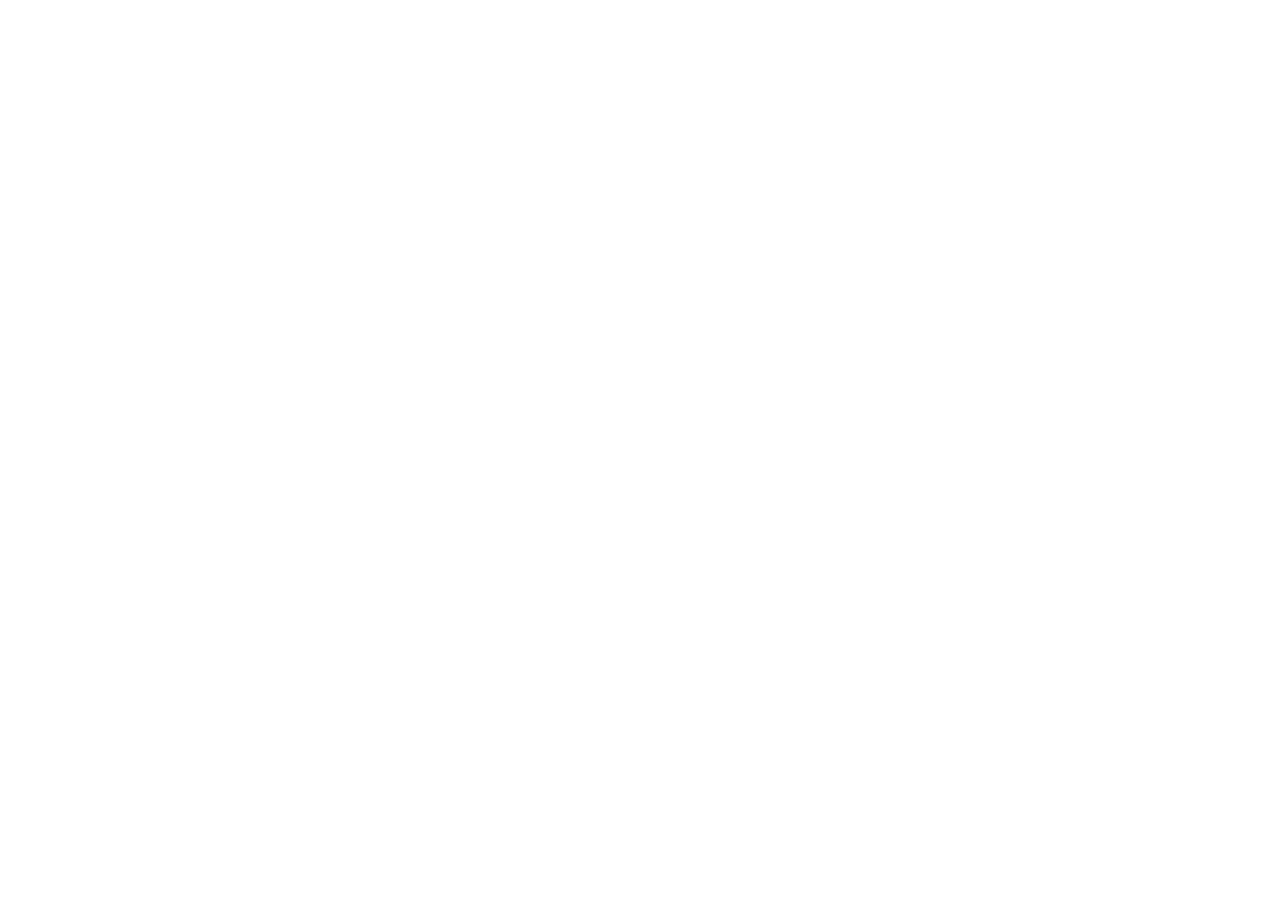
==== index.html @ 9524d0b6 "agregar fuentes" ====
<!doctype html>
<html lang="es">
  <head>
    <meta charset="UTF-8" />
    <meta name="viewport" content="width=device-width, initial-scale=1.0" />
    <title>Web project portfolio</title>
    <link
      rel="stylesheet"
      href="../web_project_portfolio_es/Styles/index.css"
    />
    <link
      rel="stylesheet"
      href="../web_project_portfolio_es/Styles/normalize.css"
    />
  </head>
  <body></body>
  <main></main>
  <footer></footer>
</html>
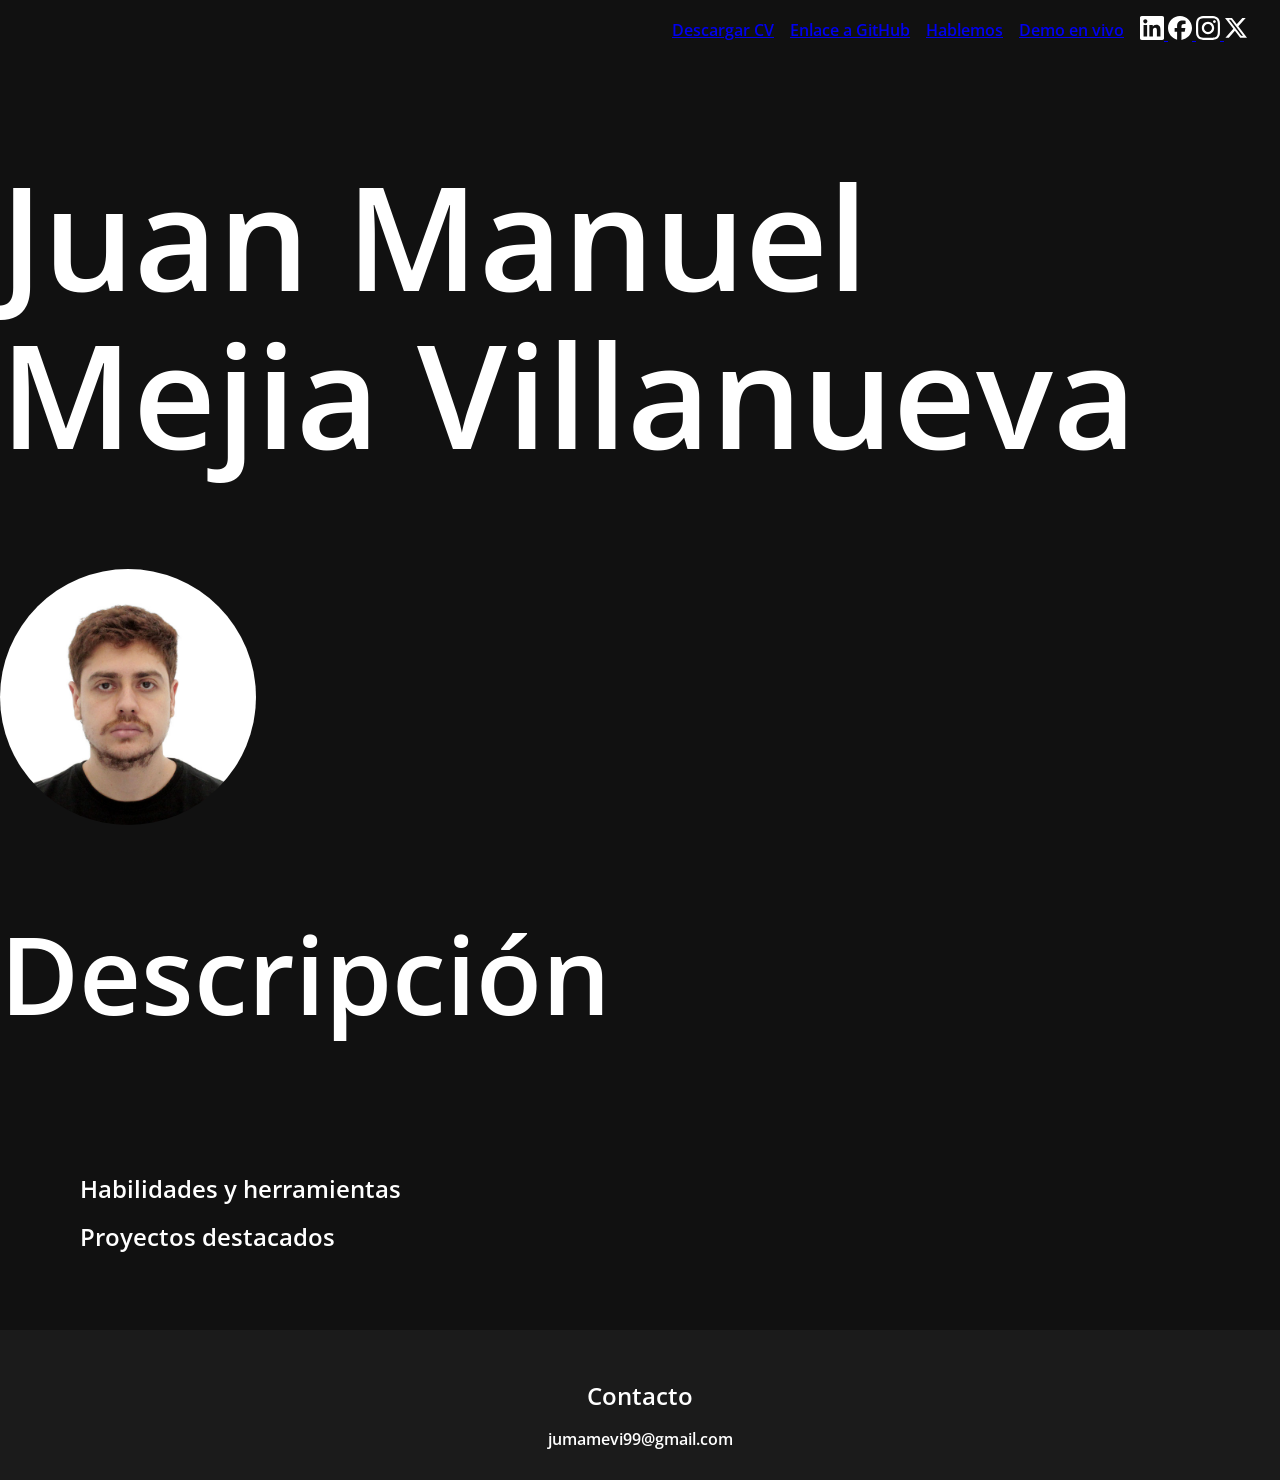
==== commit 5654d639: "Primera version" ====
--- a/index.html
+++ b/index.html
@@ -4,16 +4,68 @@
     <meta charset="UTF-8" />
     <meta name="viewport" content="width=device-width, initial-scale=1.0" />
     <title>Web project portfolio</title>
-    <link
-      rel="stylesheet"
-      href="../web_project_portfolio_es/Styles/index.css"
-    />
-    <link
-      rel="stylesheet"
-      href="../web_project_portfolio_es/Styles/normalize.css"
-    />
+      <link rel="stylesheet" href="./Styles/normalize.css"/>
+    <link rel="stylesheet" href="./Styles/index.css"/>
   </head>
-  <body></body>
-  <main></main>
-  <footer></footer>
+
+  <body>
+    <header>
+      <nav class="nav" aria-label="Navegación principal">
+        <ul>
+          <li><a class="link" href="#">Descargar CV</a></li>
+          <li><a class="link" href="#">Enlace a GitHub</a></li>
+          <li><a class="link" href="#">Hablemos</a></li>
+          <li><a class="link" href="#">Demo en vivo</a></li>
+
+          <li>
+            <a href="#" araia-label="LinkedIn">
+              <img class="logo" src="./Images/Linkedin.svg" alt="logo-linkedin"/>
+            </a> 
+            <a href="#" aria-label="Facebook">
+               <img class="logo" src="./Images/Facebook.svg" alt="logo-facebook"/>
+            </a>
+            <a href="#" aria-label="Instagram">
+              <img class="logo" src="./Images/Instagram.svg" alt="logo-Instagram"/>
+            </a>
+            <a href="#" aria-label="Twiter(x)">
+              <img class="logo" src="./Images/Twiter (x).svg" alt="logo-Twiter"/>
+            </a>
+          </li>
+        </ul>
+      </nav>
+
+      <!-- Presentación: el título principal de la página es un h1. -->
+      <section class="Title" aria-labelledby="titulo-principal">
+        <h1 id="titulo-principal">Juan Manuel Mejia Villanueva</h1>
+        <img class="photo"
+        src="./Images/Foto de perfil.JPG"
+        alt="Foto de perfil de Juan Manuel Mejia Villanueva"
+        />
+        <h2>Descripción</h2>
+      </section>
+    </header>
+
+    <!-- Contenido principal: las secciones tienen encabezados ordenados. -->
+    <main>
+      <section class="Subtitle" aria-labelledby="habilidades">
+      <h2 id="habilidades">Habilidades y herramientas</h2>
+      <section/>
+
+      <section>
+        <h2 id="proyectos">Proyectos destacados</h2>
+      </section>
+    </main>
+
+    <!-- Pie de página con un enlace de correo electrónico funcional. -->
+    <footer class="footer">
+      <h2 class="contact">Contacto</h2>
+       <nav aria-label="Información de contacto">
+        <ul>
+          <li>
+            <a href=mailto:jumamevi99@gmail.com>jumamevi99@gmail.com</a>
+          </li>
+        </ul>
+      </nav>
+    </footer>
+  </body>
 </html>
--- a/Styles/index.css
+++ b/Styles/index.css
@@ -0,0 +1,132 @@
+@font-face {
+  font-family: "Archivo Black";
+  font-style: normal;
+  font-weight: 400;
+  src: url(../fonts/ArchivoBlack-Regular.woff2) format(woff2);
+  font-display: swap;
+}
+
+@font-face {
+  font-family: "Open Sans";
+  font-style: normal;
+  font-weight: 400;
+  src: url(../fonts/OpenSans-Bold.woff2) format(woff2);
+  font-display: swap;
+}
+
+@font-face {
+  font-family: "Open Sans";
+  font-style: normal;
+  font-weight: 400;
+  src: url(../fonts/OpenSans-Regular.woff2) format(woff2);
+  font-display: swap;
+}
+
+@font-face {
+  font-family: "Open Sans";
+  font-style: normal;
+  font-weight: 400;
+  src: url(../fonts/OpenSans-SemiBold.woff2) format(woff2);
+  font-display: swap;
+}
+
+/* Base: evita que el padding y los bordes aumenten el ancho de los elementos. */
+
+* {
+  box-sizing: border-box;
+}
+
+body {
+  margin: auto 0;
+  max-width: 100%;
+  background-color: #111;
+  color: #fff;
+  font-family: "Open Sans", sans-serif;
+}
+
+.nav ul {
+  display: flex;
+  align-items: center;
+  justify-content: flex-end;
+  flex-wrap: wrap;
+  gap: 1rem;
+  margin: 0;
+  padding: 1rem 2rem;
+  list-style: none;
+}
+
+.link {
+  transition: color 0.2s ease;
+}
+
+.link:hover,
+.nav a:hover {
+  color: lightblue;
+}
+
+/* El foco visible permite identificar enlaces al navegar con teclado. */
+.nav a:focus-visible,
+.footer a:focus-visible {
+  outline: 2px solid lightblue;
+  outline-offset: 4px;
+}
+
+.Title {
+  /* Juan Manuel Mejia Villanueva */
+  max-width: 100%;
+  margin: 0;
+  font-family: "Archivo Black" sans-serif;
+  font-size: clamp(2rem, 7vw, 4.5rem);
+  font-weight: 400;
+  line-height: 1.1;
+}
+
+.Title h2,
+main h2,
+.contact {
+  font-family: "Open Sans", sans-serif;
+  font-weight: 700;
+}
+
+.photo {
+  display: block;
+  width: min(16rem, 70vw);
+  aspect-ratio: 1;
+  border-radius: 50%;
+  object-fit: cover;
+}
+
+/* Secciones principales. El selector respeta la clase "Subtitle" del HTML. */
+main {
+  width: min(100% - 3rem, 70rem);
+  margin: 0 auto;
+  padding: 2rem 0;
+}
+
+.Subtitle,
+main section {
+  margin-bottom: 3rem;
+}
+
+/* Pie de página y correo. El HTML actual no tiene una clase .email,
+   por eso se selecciona el enlace dentro del pie. */
+.footer {
+  padding: 2rem 1.5rem;
+  text-align: center;
+  background-color: #1b1b1b;
+}
+
+.footer ul {
+  margin: 0;
+  padding: 0;
+  list-style: none;
+}
+
+.footer a {
+  color: inherit;
+  text-decoration: none;
+}
+
+.footer a:hover {
+  color: lightblue;
+}
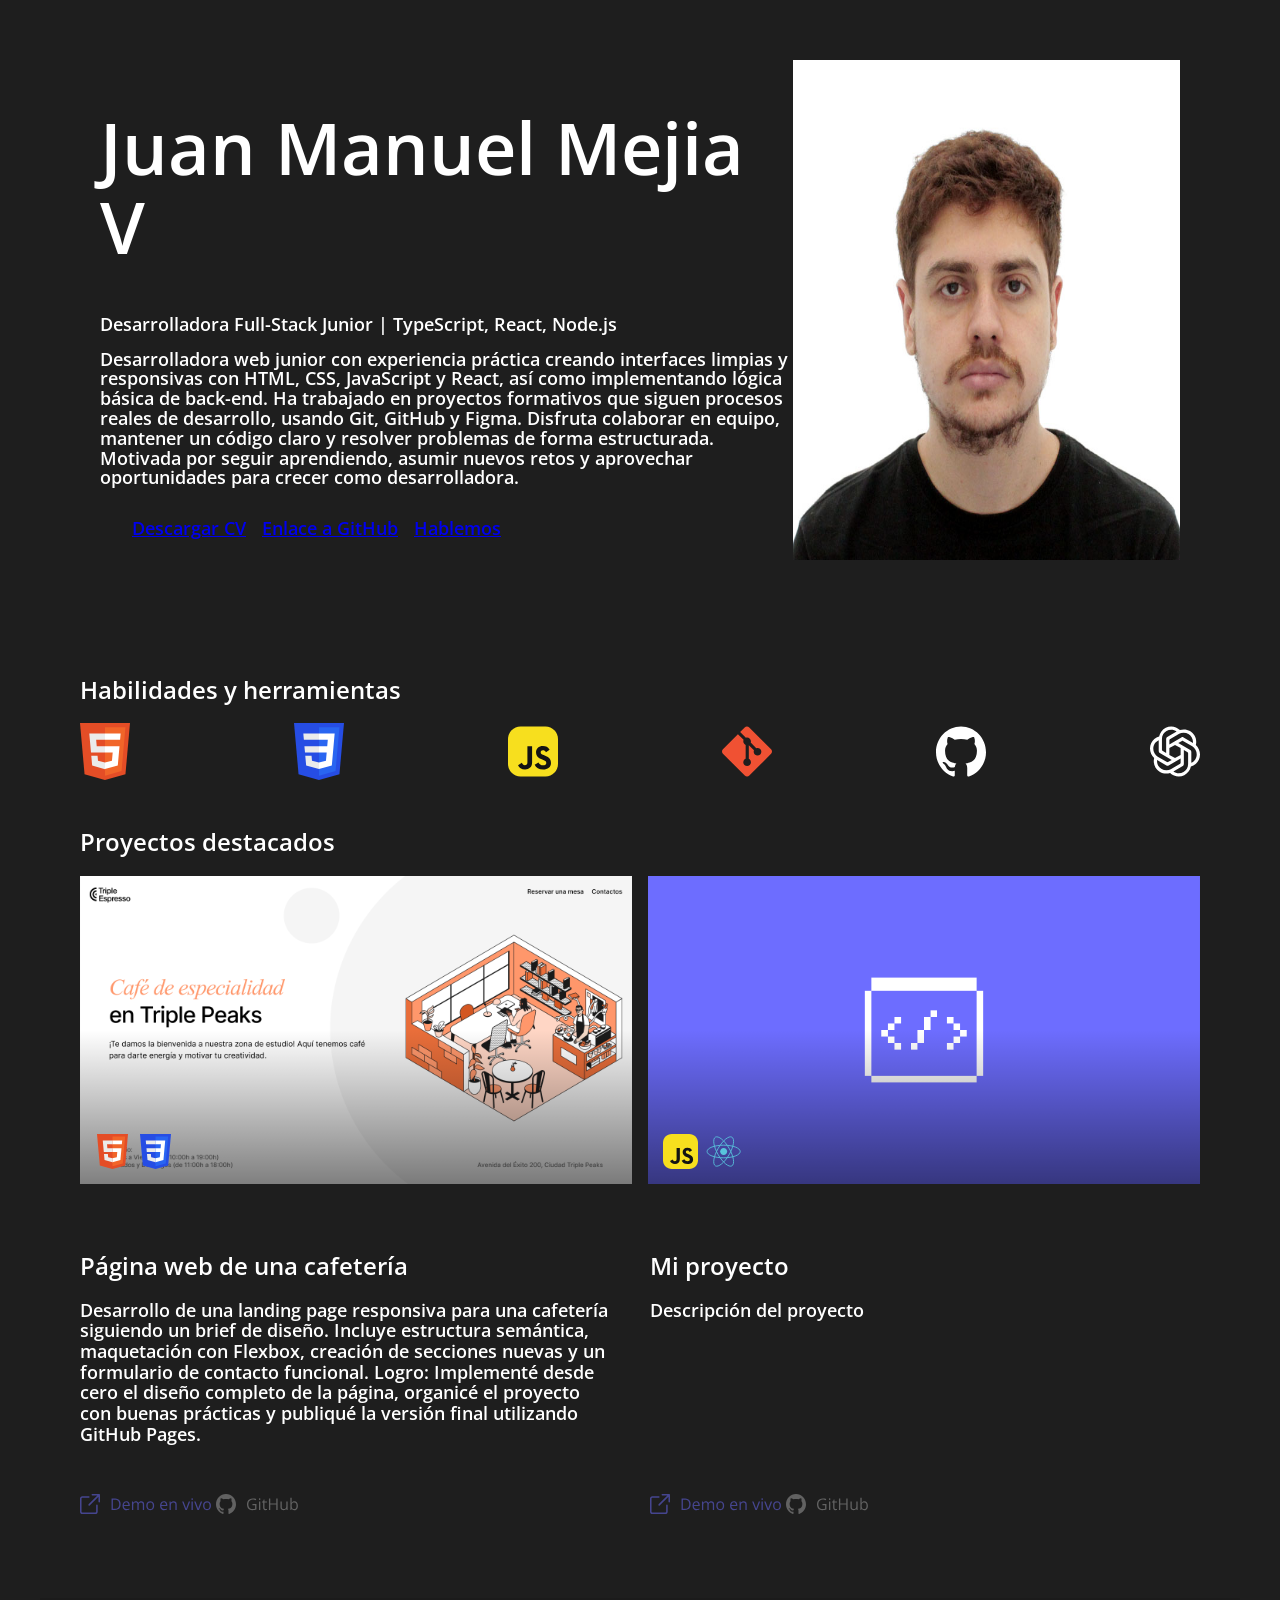
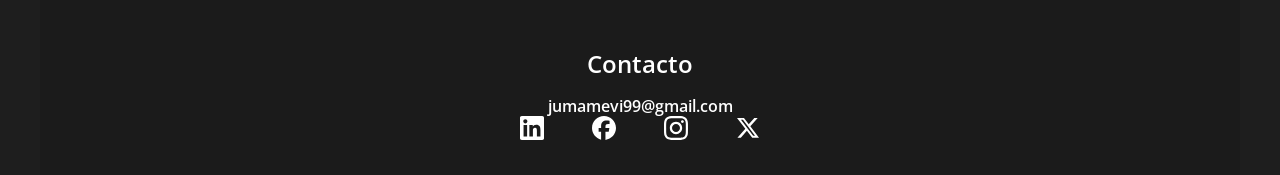
==== commit 8bc9630d: "Cambios y avance #2" ====
--- a/index.html
+++ b/index.html
@@ -4,65 +4,133 @@
     <meta charset="UTF-8" />
     <meta name="viewport" content="width=device-width, initial-scale=1.0" />
     <title>Web project portfolio</title>
-      <link rel="stylesheet" href="./Styles/normalize.css"/>
-    <link rel="stylesheet" href="./Styles/index.css"/>
+    <link rel="stylesheet" href="./Styles/normalize.css" />
+    <link rel="stylesheet" href="./Styles/index.css" />
   </head>
 
   <body>
     <header>
-      <nav class="nav" aria-label="Navegación principal">
-        <ul>
-          <li><a class="link" href="#">Descargar CV</a></li>
-          <li><a class="link" href="#">Enlace a GitHub</a></li>
-          <li><a class="link" href="#">Hablemos</a></li>
-          <li><a class="link" href="#">Demo en vivo</a></li>
-
-          <li>
-            <a href="#" araia-label="LinkedIn">
-              <img class="logo" src="./Images/Linkedin.svg" alt="logo-linkedin"/>
-            </a> 
-            <a href="#" aria-label="Facebook">
-               <img class="logo" src="./Images/Facebook.svg" alt="logo-facebook"/>
-            </a>
-            <a href="#" aria-label="Instagram">
-              <img class="logo" src="./Images/Instagram.svg" alt="logo-Instagram"/>
-            </a>
-            <a href="#" aria-label="Twiter(x)">
-              <img class="logo" src="./Images/Twiter (x).svg" alt="logo-Twiter"/>
-            </a>
-          </li>
-        </ul>
-      </nav>
-
       <!-- Presentación: el título principal de la página es un h1. -->
       <section class="Title" aria-labelledby="titulo-principal">
-        <h1 id="titulo-principal">Juan Manuel Mejia Villanueva</h1>
-        <img class="photo"
-        src="./Images/Foto de perfil.JPG"
-        alt="Foto de perfil de Juan Manuel Mejia Villanueva"
-        />
-        <h2>Descripción</h2>
+        <div class="Text">
+          <h1 class="Title__principal" id="titulo-principal">
+            Juan Manuel Mejia V
+          </h1>
+          <h2 class="Title__subtitle" id="sub-titulo">
+            Desarrolladora Full-Stack Junior | TypeScript, React, Node.js
+          </h2>
+          <h2 class="Title__description">
+            Desarrolladora web junior con experiencia práctica creando
+            interfaces limpias y responsivas con HTML, CSS, JavaScript y React,
+            así como implementando lógica básica de back-end. Ha trabajado en
+            proyectos formativos que siguen procesos reales de desarrollo,
+            usando Git, GitHub y Figma. Disfruta colaborar en equipo, mantener
+            un código claro y resolver problemas de forma estructurada. Motivada
+            por seguir aprendiendo, asumir nuevos retos y aprovechar
+            oportunidades para crecer como desarrolladora.
+          </h2>
+          <nav class="nav" aria-label="Navegación principal">
+            <ul>
+              <li><a class="link" href="#">Descargar CV</a></li>
+              <li><a class="link" href="#">Enlace a GitHub</a></li>
+              <li><a class="link" href="#">Hablemos</a></li>
+              <!--
+            <li><a class="link" href="#">Demo en vivo</a></li>-->
+            </ul>
+          </nav>
+        </div>
+        <div class="Profile">
+          <img
+            class="Profile Profile-photo"
+            src="./Images/Foto de perfil.JPG"
+            alt="Foto de perfil de Juan Manuel Mejia Villanueva"
+          />
+        </div>
       </section>
     </header>
 
     <!-- Contenido principal: las secciones tienen encabezados ordenados. -->
     <main>
-      <section class="Subtitle" aria-labelledby="habilidades">
-      <h2 id="habilidades">Habilidades y herramientas</h2>
-      <section/>
-
-      <section>
-        <h2 id="proyectos">Proyectos destacados</h2>
-      </section>
-    </main>
-
+      <section class="habilities" aria-labelledby="habilidades">
+        <h2 class="habilidades">Habilidades y herramientas</h2>
+        <div class="habilities habilities-logos">
+          <img class="HTML5" src="./Images/HTML5.svg" alt="Logo de HTML5" />
+          <img class="CSS" src="./Images/CSS.svg" alt="Logo de CSS" />
+          <img class="Java" src="./Images/JAVASCRIPT.svg" alt="Logo de Java Script"/>
+          <img class="GIT" src="./Images/GIT.svg" alt="Logo de GIT" />
+          <img class="GITHUB" src="./Images/GITHUB.svg" alt="Logo de GITHUB" />
+          <img class="CHATGPT" src="./Images/CHATGPT.svg" alt="Logo de CHATGPT"/>
+        </div>
+          <h2 id="proyectos">Proyectos destacados</h2>
+            <section class="project" aria-labelledby="projects-title">
+                <article class="project project--cafeteria">
+                  <img class="project__view" src="./Images/Cafeteria.svg" alt="Proyecto cafeteria"/>
+                <div class="logos">
+                  <img class="HTML5" src="./Images/HTML5.svg" alt="Logo de HTML5"/>
+                  <img class="CSS" src="./Images/CSS.svg" alt="Logo de CSS"/>
+                </div>
+                </article>
+                
+                <article class="project project--second">
+                  <img class="project__view-2" src="./Images/Mi proyecto.svg">
+                <div class="logos">
+                  <img class="Java" src="./Images/JAVASCRIPT.svg" alt="Logo de HTML5"/>
+                  <img class="Atom" src="./Images/Atom.svg" alt="Logo de CSS" />
+                </div>
+            </section>
+      <section class="descripcion" aria-labelledby="descripcion">
+        <div class="descripcion__cafeteria">
+          <h2 class="descripcion descripcion__header">Página web de una cafetería</h2>
+          <h3 class="descripcion descripcion__body">Desarrollo de una landing page responsiva para una cafetería siguiendo un brief de diseño. Incluye estructura semántica, maquetación con Flexbox, creación de secciones nuevas y un formulario de contacto funcional. +Logro: Implementé desde cero el diseño completo de la página, organicé el proyecto con buenas prácticas y publiqué la versión final utilizando GitHub Pages.</h3> 
+          <img class="demo" src="./Images/Demo-off.svg" alt="demo en vivo">
+          <img class="GIT__text" src="./Images/Git-text.svg" alt="GitHub page">
+          </div>
+        <div class="descripcion__proyecto">
+          <h2 class="descripcion descripcion__header">Mi proyecto</h2>
+          <h3 class="descripcion descripcion__body">Descripción del proyecto</h3> 
+          <img class="demo" src="./Images/Demo-off.svg" alt="demo en vivo">
+          <img class="GIT__text" src="./Images/Git-text.svg" alt="GitHub page">
+        </div>
+      </section> 
+          </main>
     <!-- Pie de página con un enlace de correo electrónico funcional. -->
     <footer class="footer">
       <h2 class="contact">Contacto</h2>
-       <nav aria-label="Información de contacto">
+      <nav aria-label="Información de contacto">
         <ul>
-          <li>
-            <a href=mailto:jumamevi99@gmail.com>jumamevi99@gmail.com</a>
+          <lil>
+            <a class="mail" href="mailto:jumamevi99@gmail.com">jumamevi99@gmail.com</a>
+          </li>
+          <li class="logo">
+            <a href="#" araia-label="LinkedIn">
+              <img
+                class="logo1"
+                src="./Images/Linkedin.svg"
+                alt="logo-linkedin"
+              />
+            </a>
+            <a href="#" aria-label="Facebook">
+              <img
+                class="logo2"
+                src="./Images/Facebook.svg"
+                alt="logo-facebook"
+              />
+            </a>
+            <a href="#" aria-label="Instagram">
+              <img
+                class="logo3"
+                src="./Images/Instagram.svg"
+                alt="logo-Instagram"
+              />
+            </a>
+            <a href="#" aria-label="Twiter(x)">
+              <img
+                class="logo4"
+                src="./Images/Twiter (x).svg"
+                alt="logo-Twiter"
+              />
+            </a>
           </li>
         </ul>
       </nav>
--- a/Styles/index.css
+++ b/Styles/index.css
@@ -32,22 +32,19 @@
 
 /* Base: evita que el padding y los bordes aumenten el ancho de los elementos. */
 
-* {
-  box-sizing: border-box;
-}
-
 body {
-  margin: auto 0;
-  max-width: 100%;
-  background-color: #111;
+  max-width: 1200px;
+  margin: 0 auto;
+  background-color: #1e1e1e;
   color: #fff;
   font-family: "Open Sans", sans-serif;
 }
 
 .nav ul {
-  display: flex;
-  align-items: center;
-  justify-content: flex-end;
+  font-size: 18px;
+  display: flex;
+  align-items: left;
+  justify-content: flex-start;
   flex-wrap: wrap;
   gap: 1rem;
   margin: 0;
@@ -71,29 +68,46 @@
   outline-offset: 4px;
 }
 
+.block {
+  display: flex;
+}
+
 .Title {
   /* Juan Manuel Mejia Villanueva */
   max-width: 100%;
   margin: 0;
+  font-style: normal;
+  line-height: 1.1;
+  display: flex;
+  padding: 60px;
+}
+
+.Title__principal {
   font-family: "Archivo Black" sans-serif;
-  font-size: clamp(2rem, 7vw, 4.5rem);
-  font-weight: 400;
-  line-height: 1.1;
-}
-
-.Title h2,
-main h2,
+  font-size: 72px;
+  font-weight: 400;
+}
+
+.Text {
+}
+
+.Title__description {
+  font-size: 18px;
+}
+
+.Title__subtitle {
+  font-size: 18px;
+}
+
 .contact {
   font-family: "Open Sans", sans-serif;
   font-weight: 700;
 }
 
-.photo {
-  display: block;
-  width: min(16rem, 70vw);
-  aspect-ratio: 1;
-  border-radius: 50%;
-  object-fit: cover;
+.Profile-photo {
+  width: 387px;
+  height: 500px;
+  padding:;
 }
 
 /* Secciones principales. El selector respeta la clase "Subtitle" del HTML. */
@@ -103,9 +117,68 @@
   padding: 2rem 0;
 }
 
-.Subtitle,
+.habilities,
 main section {
   margin-bottom: 3rem;
+}
+
+.habilities-logos {
+  display: flex;
+  justify-content: space-between;
+}
+
+.project {
+  position: relative;
+  display: inline-block;
+}
+
+.project__view,
+.project__view-2 {
+  display: block;
+  width: 100%;
+  height: auto;
+}
+
+.logos {
+  position: absolute;
+  bottom: 15px;
+  left: 15px;
+
+  display: flex;
+  gap: 8px;
+  z-index: 2;
+}
+
+.logos img {
+  width: 35px;
+  height: 35px;
+  object-fit: contain;
+}
+
+.project {
+  display: flex;
+  gap: 1rem;
+}
+
+.descripcion {
+  display: flex;
+  position: relative;
+  gap: 20px;
+}
+
+.descripcion__cafeteria {
+  width: 590px;
+}
+
+.descripcion__proyecto {
+  width: 590px;
+}
+
+.descripcion__body {
+  width: 530px;
+  height: 175px;
+  font-size: 18px;
+  font-weight: lighter;
 }
 
 /* Pie de página y correo. El HTML actual no tiene una clase .email,
@@ -130,3 +203,13 @@
 .footer a:hover {
   color: lightblue;
 }
+
+.mail {
+  padding: 16px;
+}
+
+.logo {
+  display: flex;
+  justify-content: center;
+  gap: 48px;
+}
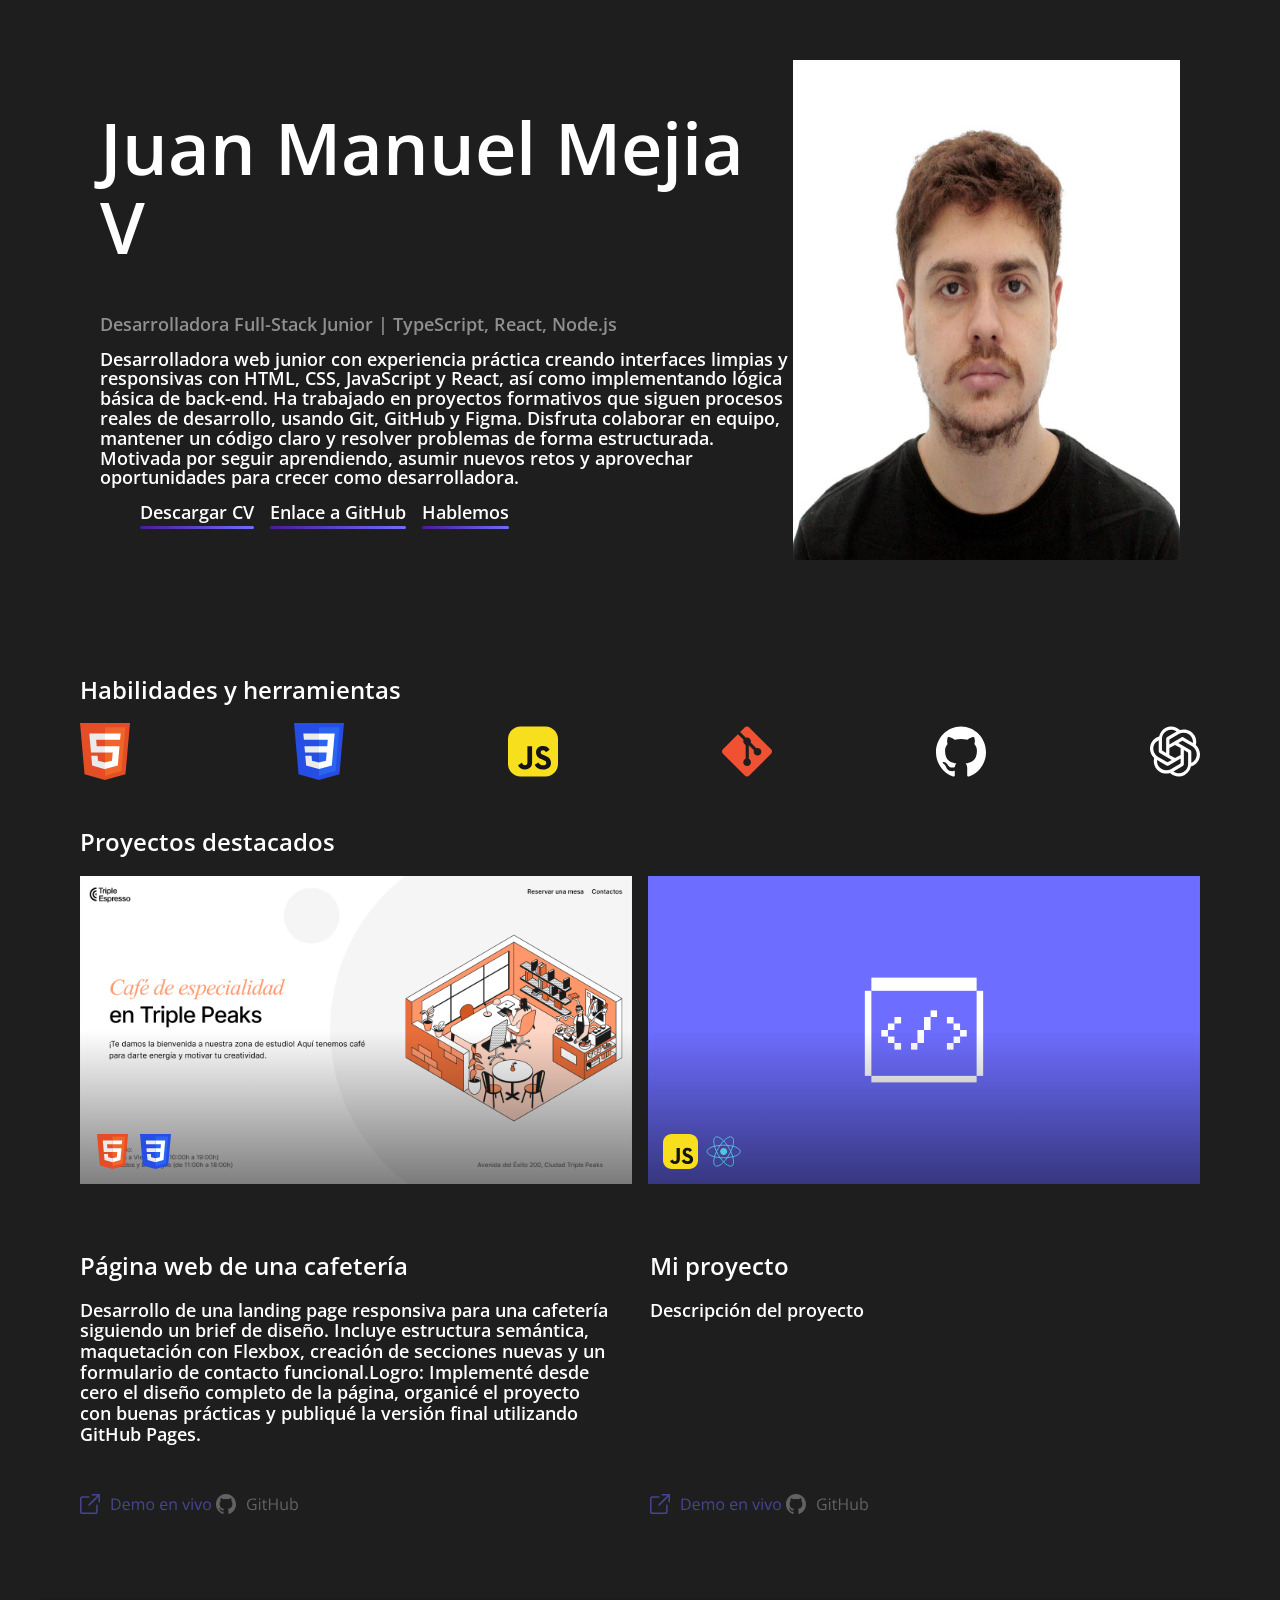
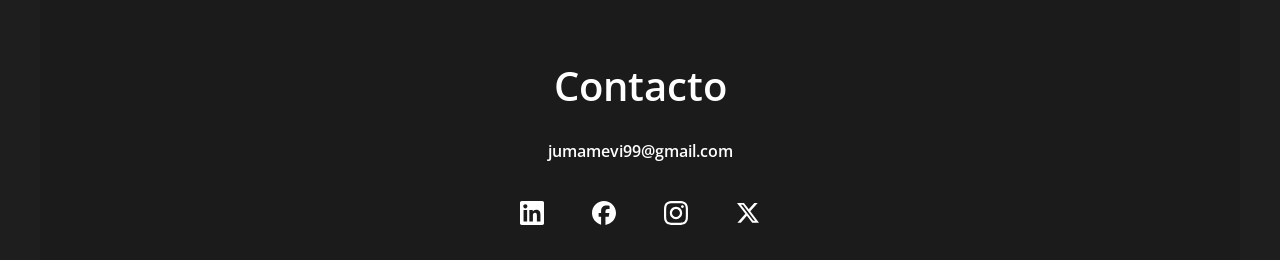
==== commit 9e3bbe1e: "añadio favicon" ====
--- a/index.html
+++ b/index.html
@@ -4,6 +4,7 @@
     <meta charset="UTF-8" />
     <meta name="viewport" content="width=device-width, initial-scale=1.0" />
     <title>Web project portfolio</title>
+    <link rel="icon" href="./Images/favicon.ico" />
     <link rel="stylesheet" href="./Styles/normalize.css" />
     <link rel="stylesheet" href="./Styles/index.css" />
   </head>
@@ -81,8 +82,7 @@
       <section class="descripcion" aria-labelledby="descripcion">
         <div class="descripcion__cafeteria">
           <h2 class="descripcion descripcion__header">Página web de una cafetería</h2>
-          <h3 class="descripcion descripcion__body">Desarrollo de una landing page responsiva para una cafetería siguiendo un brief de diseño. Incluye estructura semántica, maquetación con Flexbox, creación de secciones nuevas y un formulario de contacto funcional. -Logro: Implementé desde cero el diseño completo de la página, organicé el proyecto con buenas prácticas y publiqué la versión final utilizando GitHub Pages.</h3> 
+          <h3 class="descripcion descripcion__body">Desarrollo de una landing page responsiva para una cafetería siguiendo un brief de diseño. Incluye estructura semántica, maquetación con Flexbox, creación de secciones nuevas y un formulario de contacto funcional.Logro: Implementé desde cero el diseño completo de la página, organicé el proyecto con buenas prácticas y publiqué la versión final utilizando GitHub Pages.</h3> 
           <img class="demo" src="./Images/Demo-off.svg" alt="demo en vivo">
           <img class="GIT__text" src="./Images/Git-text.svg" alt="GitHub page">
           </div>
--- a/Styles/index.css
+++ b/Styles/index.css
@@ -10,15 +10,15 @@
   font-family: "Open Sans";
   font-style: normal;
   font-weight: 400;
+  src: url(../fonts/OpenSans-Regular.woff2) format(woff2);
+  font-display: swap;
+}
+
+@font-face {
+  font-family: "Open Sans";
+  font-style: normal;
+  font-weight: 400;
   src: url(../fonts/OpenSans-Bold.woff2) format(woff2);
-  font-display: swap;
-}
-
-@font-face {
-  font-family: "Open Sans";
-  font-style: normal;
-  font-weight: 400;
-  src: url(../fonts/OpenSans-Regular.woff2) format(woff2);
   font-display: swap;
 }
 
@@ -38,22 +38,35 @@
   background-color: #1e1e1e;
   color: #fff;
   font-family: "Open Sans", sans-serif;
+  font-weight: 400;
 }
 
 .nav ul {
   font-size: 18px;
   display: flex;
   align-items: left;
-  justify-content: flex-start;
   flex-wrap: wrap;
   gap: 1rem;
-  margin: 0;
-  padding: 1rem 2rem;
+  margin: 0 auto;
   list-style: none;
 }
 
 .link {
   transition: color 0.2s ease;
+  color: #fff;
+  position: relative;
+  text-decoration: none;
+}
+
+.link::after {
+  content: "";
+  position: absolute;
+  left: 0;
+  bottom: -5px;
+  width: 100%;
+  height: 3px;
+  border-radius: 5px;
+  background: linear-gradient(to right, #4c1a97, #6d6dff);
 }
 
 .link:hover,
@@ -97,6 +110,7 @@
 
 .Title__subtitle {
   font-size: 18px;
+  opacity: 50%;
 }
 
 .contact {
@@ -204,8 +218,15 @@
   color: lightblue;
 }
 
+.contact {
+  font-size: 40px;
+}
+
 .mail {
-  padding: 16px;
+  color: #6d6dff;
+  display: flex;
+  justify-content: center;
+  padding-bottom: 40px;
 }
 
 .logo {
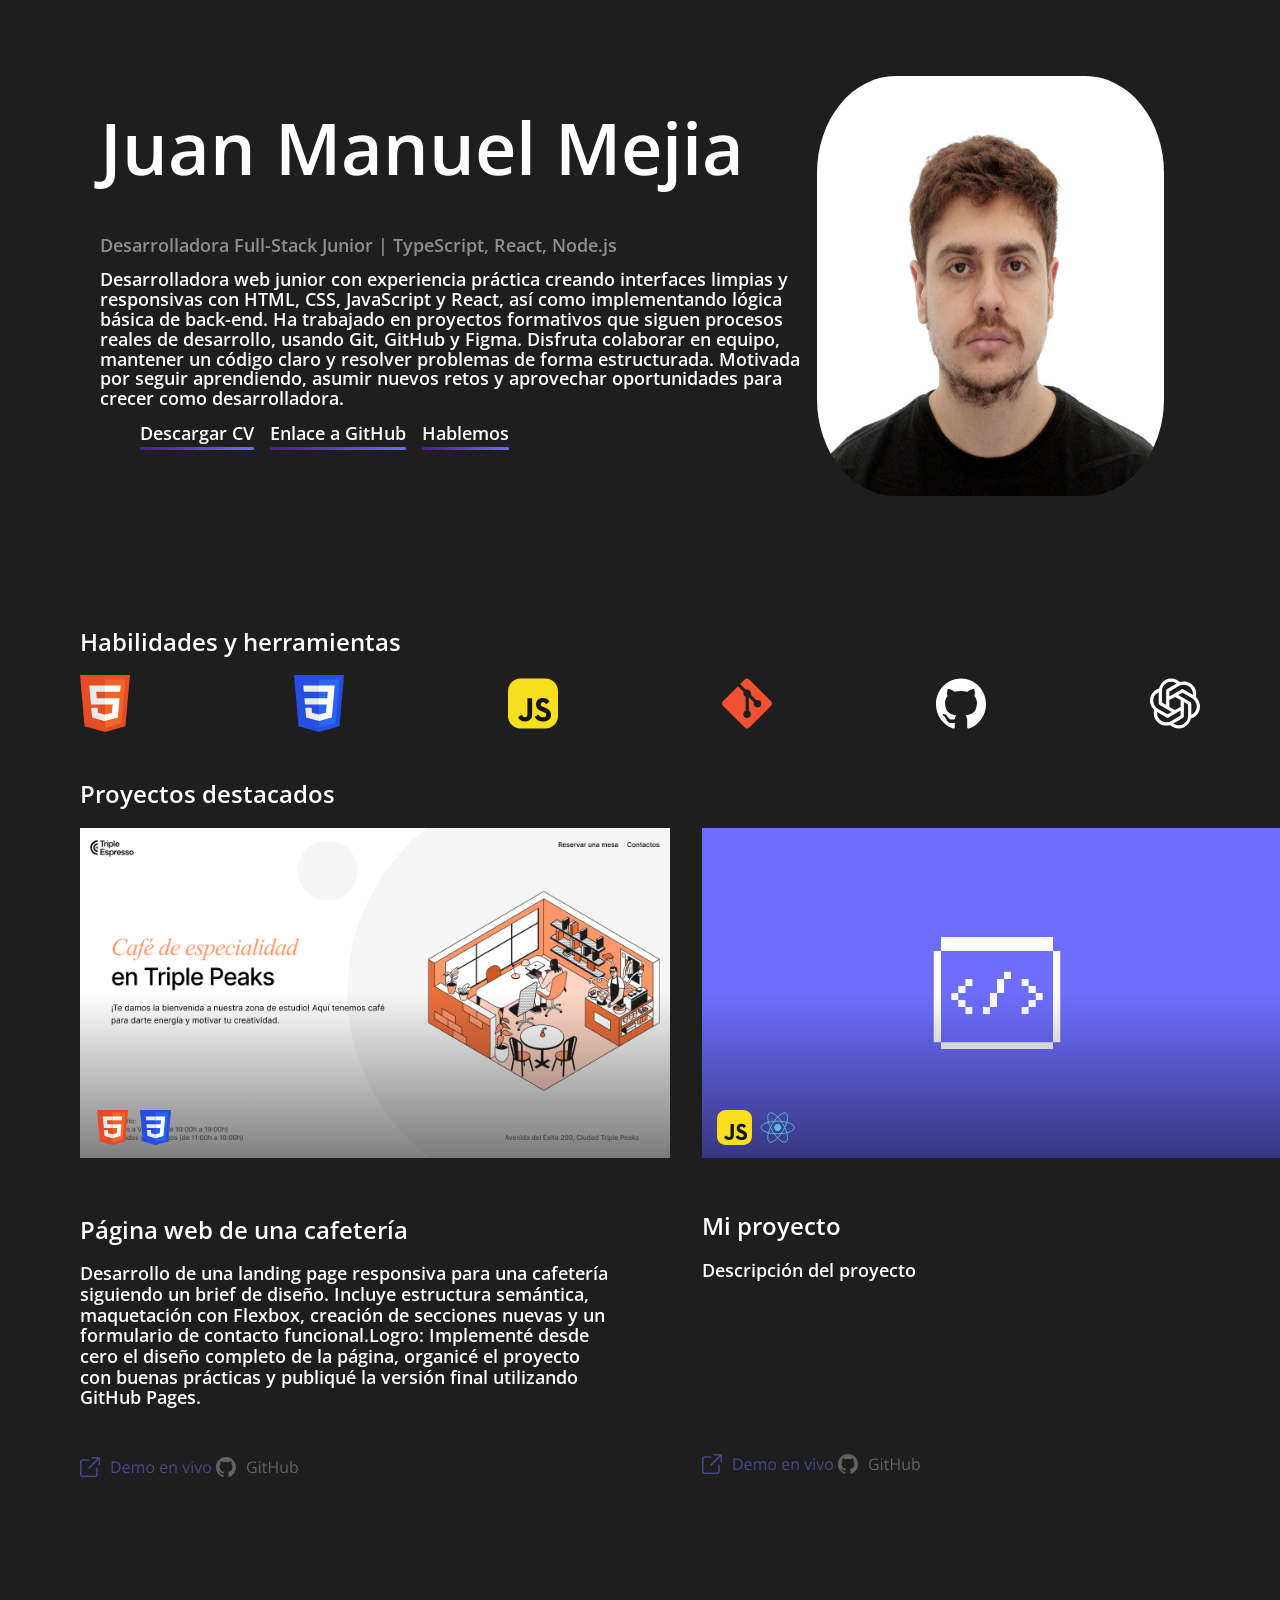
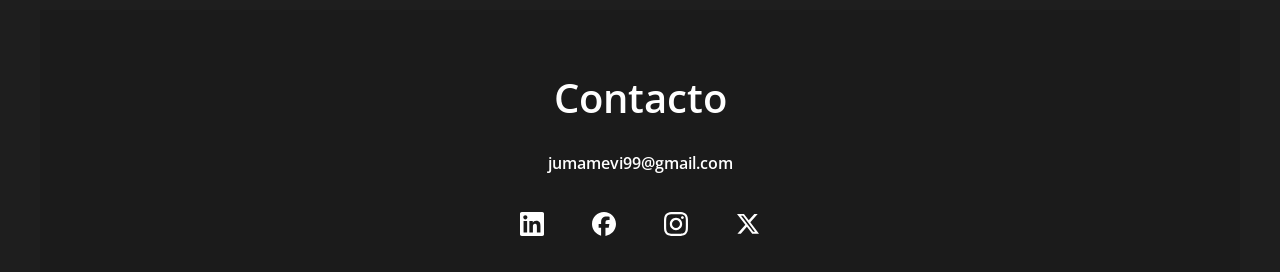
==== commit 9eb90690: "Entrega con  @media" ====
--- a/index.html
+++ b/index.html
@@ -4,7 +4,7 @@
     <meta charset="UTF-8" />
     <meta name="viewport" content="width=device-width, initial-scale=1.0" />
     <title>Web project portfolio</title>
-    <link rel="icon" href="./Images/favicon.ico" />
+    <link rel="icon" href="/favicon.ico" />
     <link rel="stylesheet" href="./Styles/normalize.css" />
     <link rel="stylesheet" href="./Styles/index.css" />
   </head>
@@ -15,10 +15,12 @@
       <section class="Title" aria-labelledby="titulo-principal">
         <div class="Text">
           <h1 class="Title__principal" id="titulo-principal">
-            Juan Manuel Mejia V
+            Juan Manuel Mejia
           </h1>
           <h2 class="Title__subtitle" id="sub-titulo">
-            Desarrolladora Full-Stack Junior | TypeScript, React, Node.js
+            Desarrolladora Full-Stack Junior
+            <span class="separador">|</span>
+            <span>TypeScript, React, Node.js</span>
           </h2>
           <h2 class="Title__description">
             Desarrolladora web junior con experiencia práctica creando
@@ -63,29 +65,33 @@
           <img class="CHATGPT" src="./Images/CHATGPT.svg" alt="Logo de CHATGPT"/>
         </div>
           <h2 id="proyectos">Proyectos destacados</h2>
-            <section class="project" aria-labelledby="projects-title">
-                <article class="project project--cafeteria">
-                  <img class="project__view" src="./Images/Cafeteria.svg" alt="Proyecto cafeteria"/>
-                <div class="logos">
-                  <img class="HTML5" src="./Images/HTML5.svg" alt="Logo de HTML5"/>
-                  <img class="CSS" src="./Images/CSS.svg" alt="Logo de CSS"/>
-                </div>
-                </article>
-                
-                <article class="project project--second">
-                  <img class="project__view-2" src="./Images/Mi proyecto.svg">
-                <div class="logos">
-                  <img class="Java" src="./Images/JAVASCRIPT.svg" alt="Logo de HTML5"/>
-                  <img class="Atom" src="./Images/Atom.svg" alt="Logo de CSS" />
-                </div>
-            </section>
-      <section class="descripcion" aria-labelledby="descripcion">
-        <div class="descripcion__cafeteria">
+      <section class="Examples">
+      <section class="project" aria-labelledby="projects-title">
+          <article class="project project--cafeteria">
+            <img class="project__view" src="./Images/Cafeteria.svg" alt="Proyecto cafeteria"/>
+              <div class="logos">
+                <img class="HTML5" src="./Images/HTML5.svg" alt="Logo de HTML5"/>
+                <img class="CSS" src="./Images/CSS.svg" alt="Logo de CSS"/>
+              </div>
+          </article>
+          <div class="descripcion__cafeteria">
           <h2 class="descripcion descripcion__header">Página web de una cafetería</h2>
-          <h3 class="descripcion descripcion__body">Desarrollo de una landing page responsiva para una cafetería siguiendo un brief de diseño. Incluye estructura semántica, maquetación con Flexbox, creación de secciones nuevas y un formulario de contacto funcional.Logro: Implementé desde cero el diseño completo de la página, organicé el proyecto con buenas prácticas y publiqué la versión final utilizando GitHub Pages.</h3> 
+          <h3 class="descripcion descripcion__body">Desarrollo de una landing page responsiva 
+            para una cafetería siguiendo un brief de diseño. Incluye estructura semántica, 
+            maquetación con Flexbox, creación de secciones nuevas y un formulario de contacto 
+            funcional.Logro: Implementé desde cero el diseño completo de la página, organicé 
+            el proyecto con buenas prácticas y publiqué la versión final utilizando GitHub Pages.</h3> 
           <img class="demo" src="./Images/Demo-off.svg" alt="demo en vivo">
           <img class="GIT__text" src="./Images/Git-text.svg" alt="GitHub page">
           </div>
+          </section>
+      <section class="descripcion" aria-labelledby="descripcion">
+        <article class="project project--second">
+                  <img class="project__view-2" src="./Images/Mi proyecto.svg">
+                <div class="logos">
+                  <img class="Java" src="./Images/JAVASCRIPT.svg" alt="Logo de JavaScript"/>
+                  <img class="Atom" src="./Images/Atom.svg" alt="Logo de Atom" />
+                </div>
         <div class="descripcion__proyecto">
           <h2 class="descripcion descripcion__header">Mi proyecto</h2>
           <h3 class="descripcion descripcion__body">Descripción del proyecto</h3> 
@@ -93,6 +99,7 @@
           <img class="GIT__text" src="./Images/Git-text.svg" alt="GitHub page">
         </div>
       </section> 
+      </section>     
           </main>
     <!-- Pie de página con un enlace de correo electrónico funcional. -->
     <footer class="footer">
--- a/Styles/index.css
+++ b/Styles/index.css
@@ -119,9 +119,10 @@
 }
 
 .Profile-photo {
-  width: 387px;
-  height: 500px;
-  padding:;
+  width: 347px;
+  height: 420px;
+  padding: 16px;
+  border-radius: 25%;
 }
 
 /* Secciones principales. El selector respeta la clase "Subtitle" del HTML. */
@@ -153,11 +154,19 @@
   height: auto;
 }
 
+.project {
+  gap: 1rem;
+}
+
+.descripcion {
+  display: flex;
+  gap: 1rem;
+}
+
 .logos {
-  position: absolute;
-  bottom: 15px;
+  position: relative;
+  bottom: 3rem;
   left: 15px;
-
   display: flex;
   gap: 8px;
   z-index: 2;
@@ -169,15 +178,10 @@
   object-fit: contain;
 }
 
-.project {
-  display: flex;
-  gap: 1rem;
-}
-
-.descripcion {
+.Examples {
   display: flex;
   position: relative;
-  gap: 20px;
+  gap: 2rem;
 }
 
 .descripcion__cafeteria {
@@ -234,3 +238,66 @@
   justify-content: center;
   gap: 48px;
 }
+
+@media screen and (max-width: 768px) {
+  .Title {
+    font-size: 3.5rem;
+    padding: 16px;
+  }
+  .nav {
+    flex-direction: column;
+  }
+  .Examples {
+    display: block;
+  }
+  .Profile-photo {
+    width: 216px;
+    height: 280px;
+  }
+  .Title__description {
+    font-size: 18px;
+  }
+  .separador {
+    display: none;
+  }
+  .Title__subtitle {
+    margin: 0 auto;
+    pading: 0px 50px 0px 0px;
+  }
+  h2 > span {
+    display: block;
+}
+
+@media (max-width: 320px) {
+  .Title {
+    font-size: 36px;
+    display: flex;
+    flex-direction: column;
+  }
+
+  .Profile {
+    order: -1;
+  }
+  .project__view{
+    width: 280px;
+    height: 216px;
+  }
+  .project__view-2{
+    width: 280px;
+    height: 216px;
+  }
+  .habilities-logos{
+    flex-wrap: wrap;
+    padding: 5px;
+  }
+.descripcion.descripcion__header,
+.descripcion.descripcion__body {
+    width: 100%;
+    max-width: 320px;
+    height: fit-content;
+    overflow-wrap: break-word;
+  }
+  .logos{
+    bottom: 4.5rem;
+  }
+}
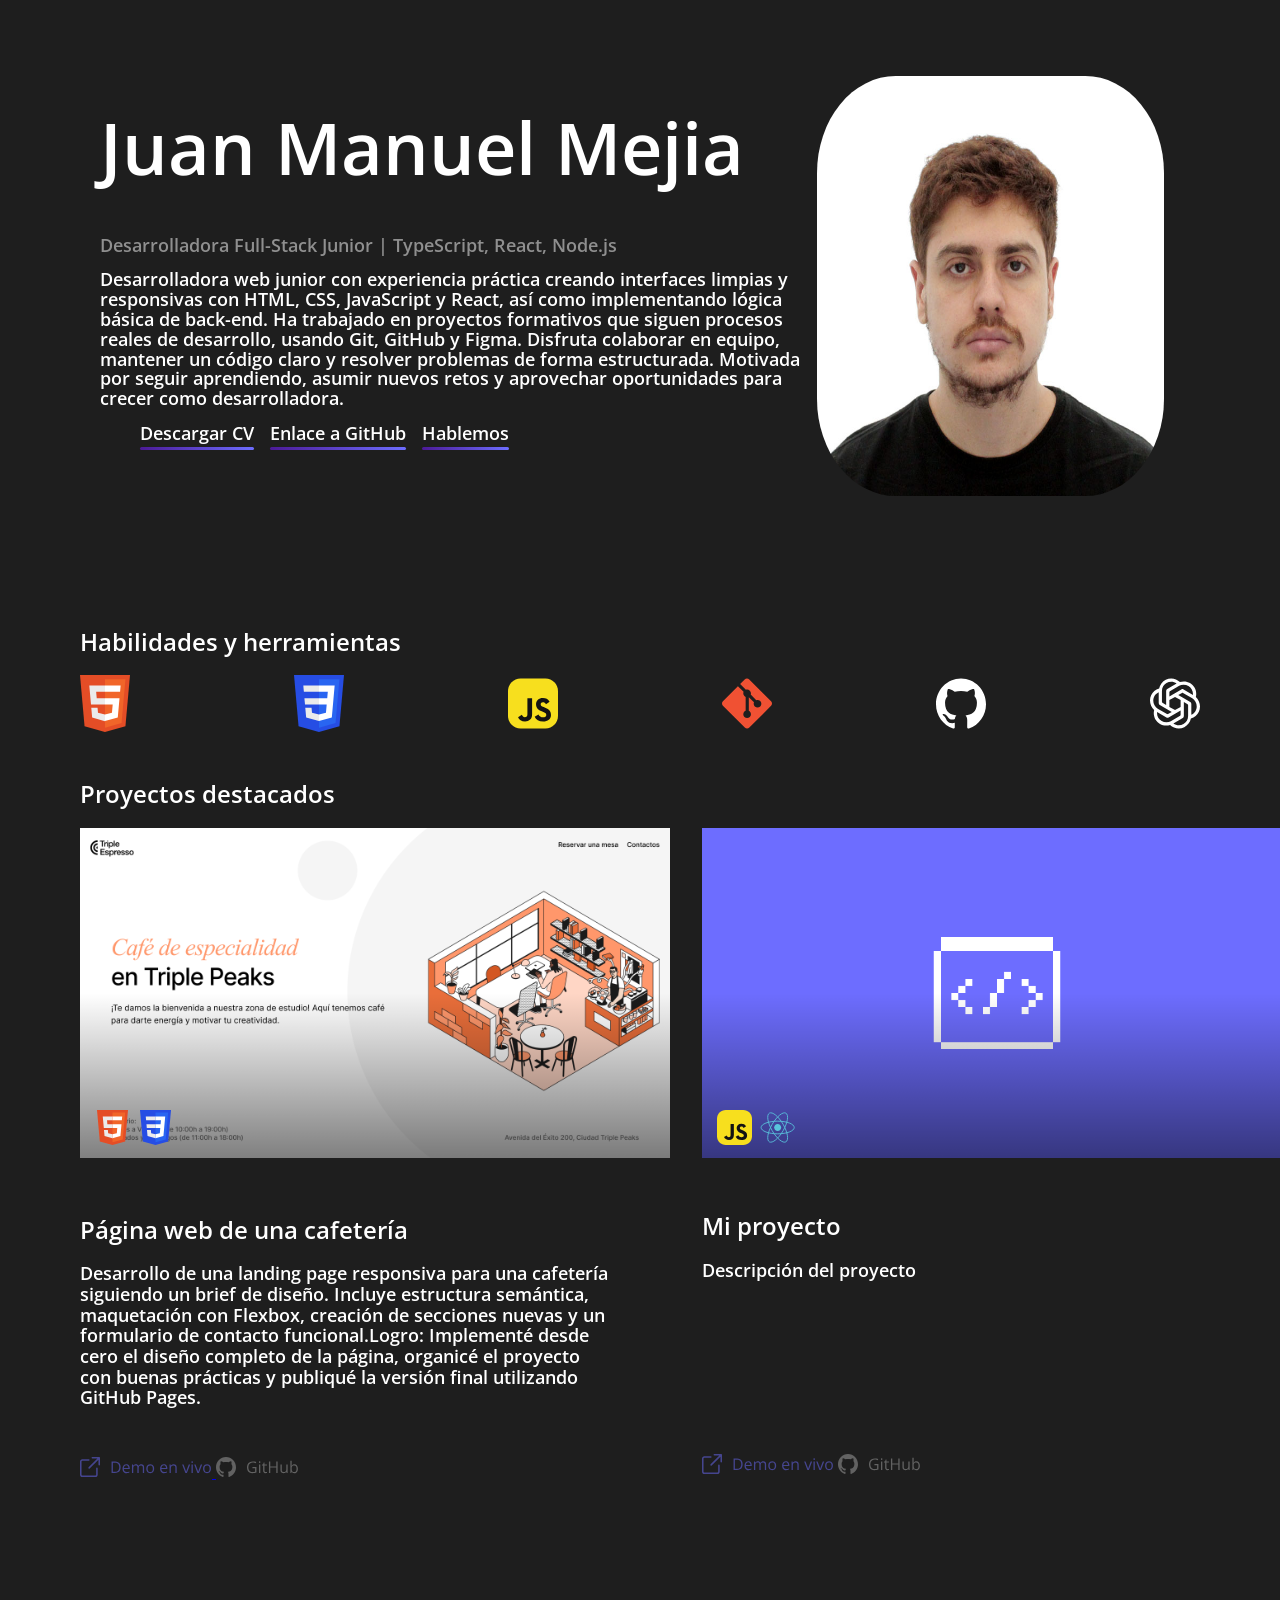
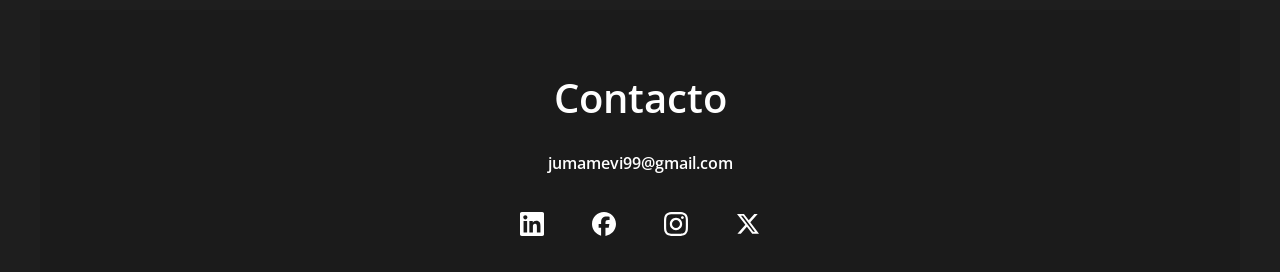
==== commit 3243ce5a: "correcciones 29 de ocutbre" ====
--- a/index.html
+++ b/index.html
@@ -75,17 +75,23 @@
               </div>
           </article>
           <div class="descripcion__cafeteria">
-          <h2 class="descripcion descripcion__header">Página web de una cafetería</h2>
-          <h3 class="descripcion descripcion__body">Desarrollo de una landing page responsiva 
+          <h2 class="descripcion__header">Página web de una cafetería</h2>
+            <h3 class="descripcion__body">Desarrollo de una landing page responsiva 
             para una cafetería siguiendo un brief de diseño. Incluye estructura semántica, 
             maquetación con Flexbox, creación de secciones nuevas y un formulario de contacto 
             funcional.Logro: Implementé desde cero el diseño completo de la página, organicé 
             el proyecto con buenas prácticas y publiqué la versión final utilizando GitHub Pages.</h3> 
-          <img class="demo" src="./Images/Demo-off.svg" alt="demo en vivo">
-          <img class="GIT__text" src="./Images/Git-text.svg" alt="GitHub page">
+            <divc class="project-link">
+             <a href="https://bloatware1999.github.io/web_project_coffeeshop_es/">
+              <img class="demo" src="./Images/Demo-off.svg" alt="demo en vivo">
+            </a>
+            <a href="https://github.com/Bloatware1999/web_project_coffeeshop_es.git">
+              <img class="GIT__text" src="./Images/Git-text.svg" alt="GitHub page">
+            </a>
+            </div>
           </div>
           </section>
-      <section class="descripcion" aria-labelledby="descripcion">
+      <section class="descripciones" aria-labelledby="descripcion">
         <article class="project project--second">
                   <img class="project__view-2" src="./Images/Mi proyecto.svg">
                 <div class="logos">
--- a/Styles/index.css
+++ b/Styles/index.css
@@ -34,11 +34,13 @@
 
 body {
   max-width: 1200px;
+  min-width: 320px;
   margin: 0 auto;
   background-color: #1e1e1e;
   color: #fff;
   font-family: "Open Sans", sans-serif;
   font-weight: 400;
+  overflow-x: hidden;
 }
 
 .nav ul {
@@ -101,10 +103,8 @@
   font-weight: 400;
 }
 
-.Text {
-}
-
 .Title__description {
+  font-weight: 400;
   font-size: 18px;
 }
 
@@ -239,7 +239,7 @@
   gap: 48px;
 }
 
-@media screen and (max-width: 768px) {
+@media screen and (max-width: 1023px) {
   .Title {
     font-size: 3.5rem;
     padding: 16px;
@@ -254,50 +254,68 @@
     width: 216px;
     height: 280px;
   }
-  .Title__description {
-    font-size: 18px;
-  }
+
   .separador {
     display: none;
   }
   .Title__subtitle {
     margin: 0 auto;
-    pading: 0px 50px 0px 0px;
+    padding: 0px 50px 0px 0px;
   }
   h2 > span {
     display: block;
-}
-
-@media (max-width: 320px) {
+  }
+}
+
+@media (max-width: 767px) {
   .Title {
     font-size: 36px;
     display: flex;
     flex-direction: column;
   }
 
+  .nav ul {
+    flex-direction: column;
+    align-items: flex-start;
+  }
+  .project {
+    height: auto;
+  }
   .Profile {
     order: -1;
   }
-  .project__view{
+  .project__view {
     width: 280px;
     height: 216px;
   }
-  .project__view-2{
+
+  .project__view-2 {
     width: 280px;
     height: 216px;
   }
-  .habilities-logos{
+
+  .habilities-logos {
     flex-wrap: wrap;
     padding: 5px;
   }
-.descripcion.descripcion__header,
-.descripcion.descripcion__body {
+
+  .descripcion.descripcion__header {
     width: 100%;
-    max-width: 320px;
+    min-width: 320px;
     height: fit-content;
     overflow-wrap: break-word;
   }
-  .logos{
+
+  .descripcion__cafeteria,
+  .descripcion__proyecto,
+  .descripcion__body,
+  .project-link {
+    width: 100%;
+    max-width: 100%;
+    flex-direction: column;
+  }
+
+  .logos {
     bottom: 4.5rem;
   }
-}+}
